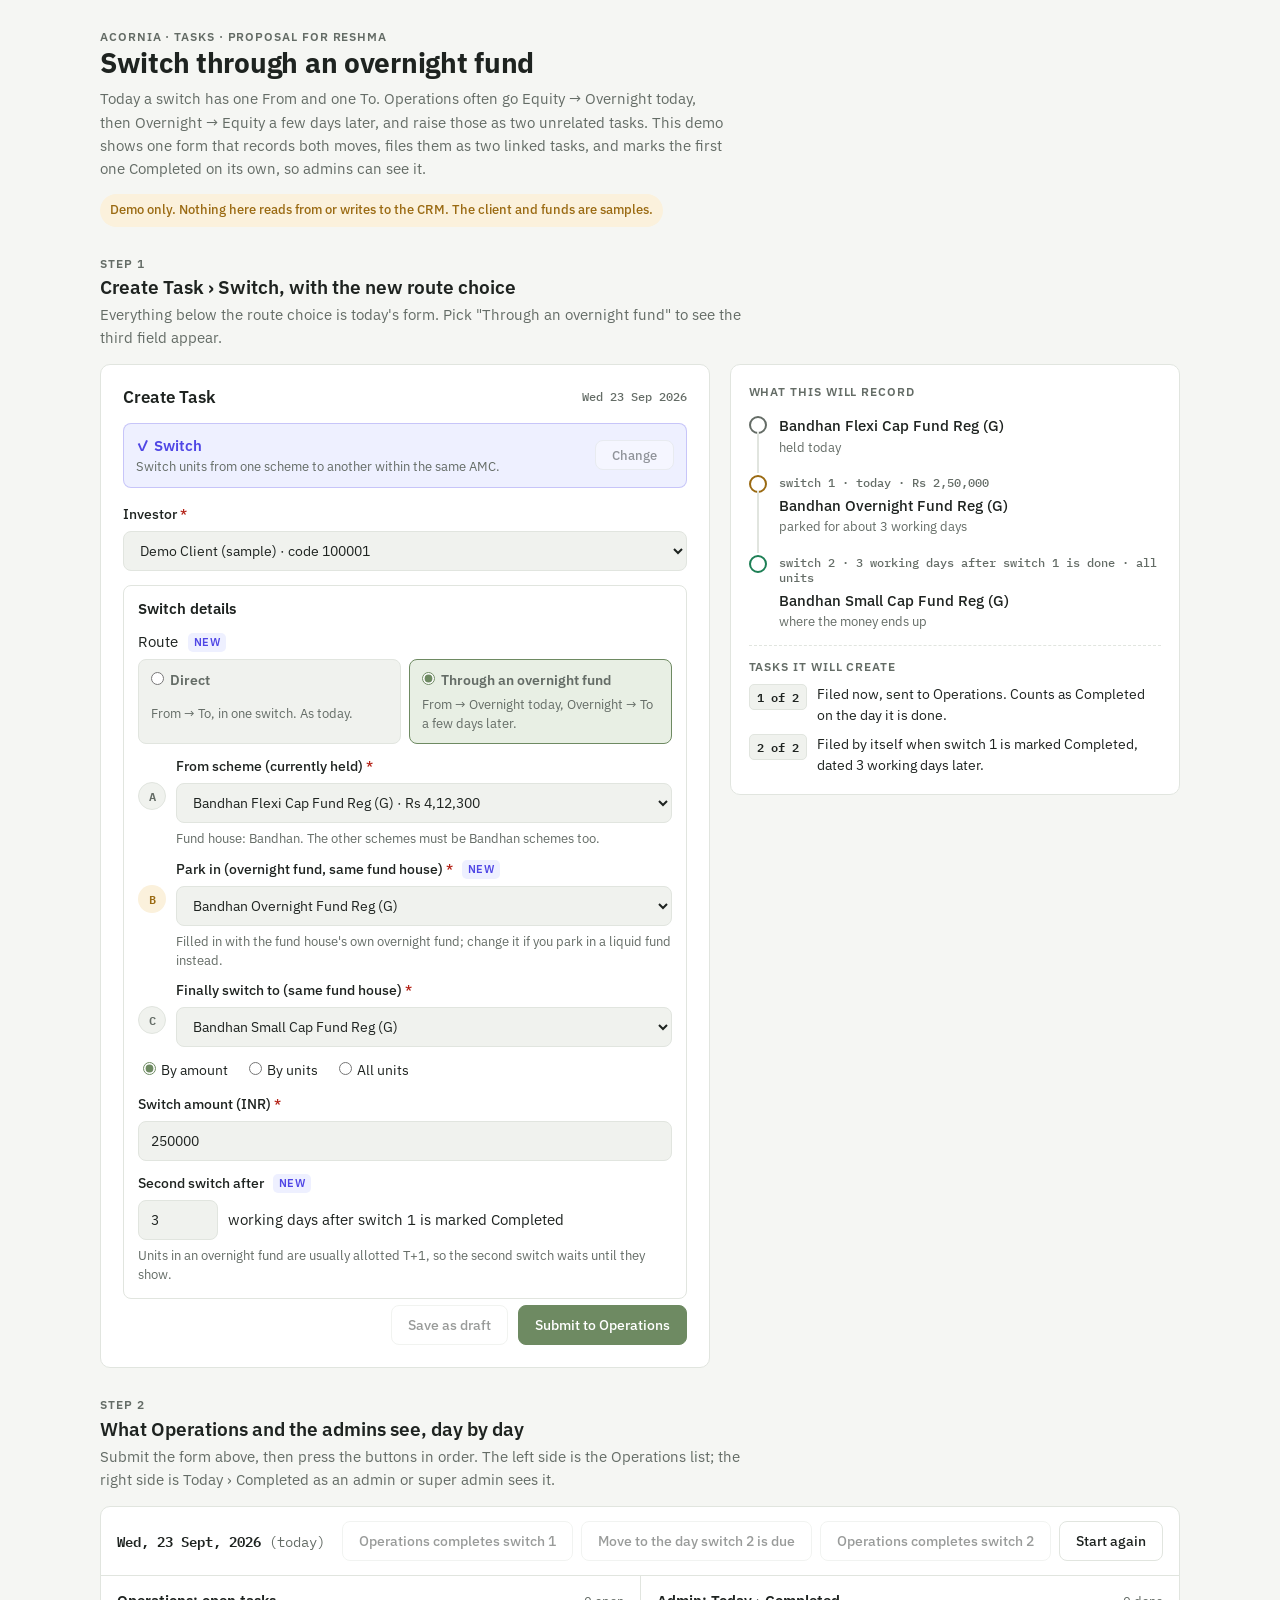
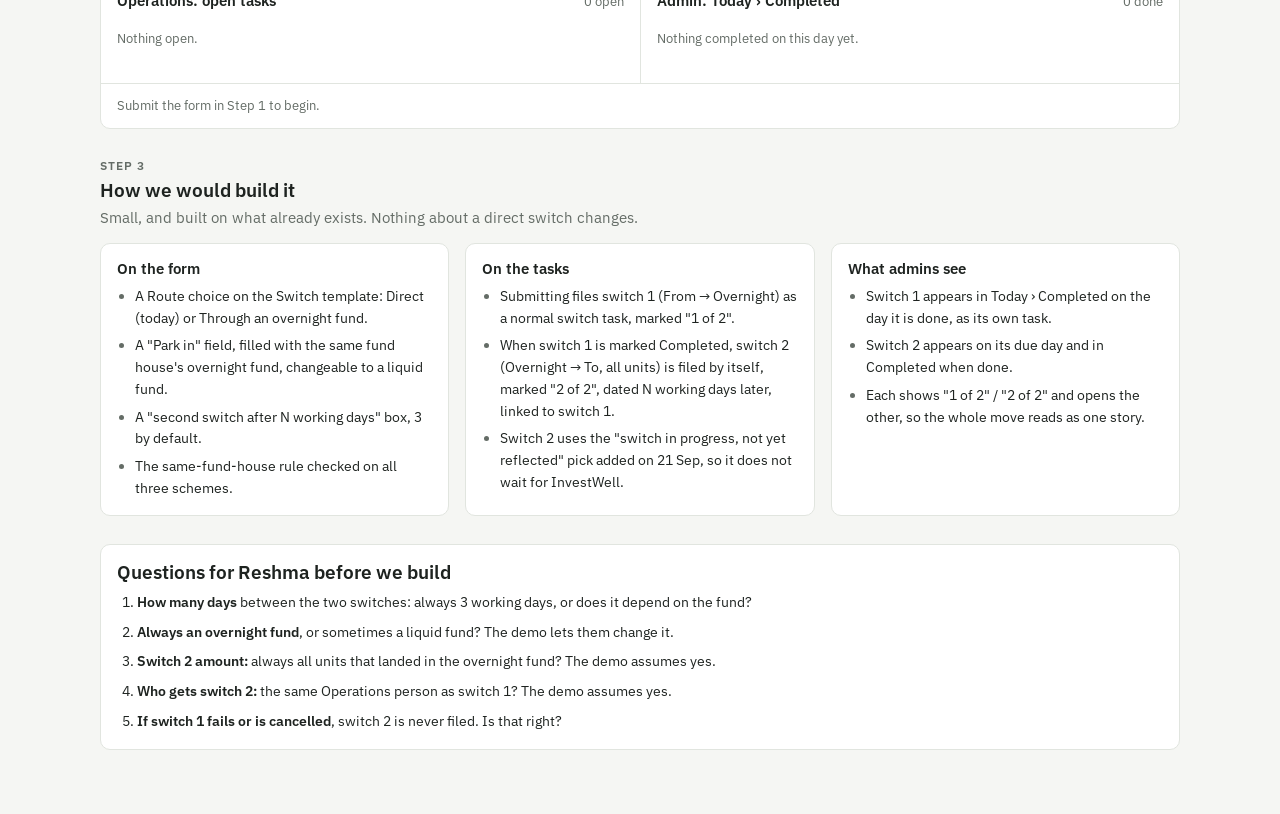
==== switch-via-overnight/index.html @ 15f1ca8d "Add the switch through an overnight fund preview" ====
<!doctype html>
<html lang="en">
<head>
<meta charset="utf-8">
<meta name="viewport" content="width=device-width, initial-scale=1, viewport-fit=cover">
<meta name="robots" content="noindex, nofollow">
<style>html,body{margin:0}[hidden]{display:none!important}img{max-width:100%}</style>
<title>Switch via Overnight Fund</title>
<link rel="preconnect" href="https://fonts.googleapis.com">
<link rel="preconnect" href="https://fonts.gstatic.com" crossorigin>
<link rel="stylesheet" href="https://fonts.googleapis.com/css2?family=IBM+Plex+Sans:wght@400;500;600;700&family=IBM+Plex+Mono:wght@400;500&display=swap">
<style>
:root{
  --bg:#F5F6F3; --surface:#FFFFFF; --sunk:#F0F2EE; --ink:#1E2320; --muted:#646C66; --line:#E1E5DF;
  --primary:#6E8A62; --primary-ink:#FFFFFF; --primary-soft:#E8EFE4;
  --accent:#4F46E5; --accent-soft:#EEF0FF;
  --ok:#1D7F55; --ok-soft:#E3F3EB; --warn:#9A6A12; --warn-soft:#FBF1DC; --bad:#B42318; --bad-soft:#FDECEA;
  --radius:10px;
  --sans:"IBM Plex Sans",-apple-system,"Segoe UI",Roboto,Helvetica,Arial,sans-serif;
  --mono:"IBM Plex Mono",ui-monospace,SFMono-Regular,Menlo,Consolas,monospace;
}
@media (prefers-color-scheme: dark){
  :root:not([data-theme="light"]){
    --bg:#111412; --surface:#191D1A; --sunk:#141715; --ink:#E6EAE5; --muted:#9BA49D; --line:#2A302C;
    --primary:#8EAA80; --primary-ink:#0F130F; --primary-soft:#1F2A1C;
    --accent:#8F89F2; --accent-soft:#23224A;
    --ok:#5CC592; --ok-soft:#14291F; --warn:#E0B25A; --warn-soft:#2B2413; --bad:#F2877D; --bad-soft:#2E1714;
    color-scheme:dark;
  }
}
:root[data-theme="dark"]{
  --bg:#111412; --surface:#191D1A; --sunk:#141715; --ink:#E6EAE5; --muted:#9BA49D; --line:#2A302C;
  --primary:#8EAA80; --primary-ink:#0F130F; --primary-soft:#1F2A1C;
  --accent:#8F89F2; --accent-soft:#23224A;
  --ok:#5CC592; --ok-soft:#14291F; --warn:#E0B25A; --warn-soft:#2B2413; --bad:#F2877D; --bad-soft:#2E1714;
  color-scheme:dark;
}
*{box-sizing:border-box}
body{background:var(--bg);color:var(--ink);font:15px/1.55 var(--sans);padding-inline:16px;padding-block:28px 64px}
.wrap{max-width:1080px;margin:0 auto;display:grid;gap:28px}
h1,h2,h3{text-wrap:balance;margin:0;line-height:1.2}
h1{font-size:28px;font-weight:700;letter-spacing:-.01em}
h2{font-size:19px;font-weight:600}
h3{font-size:15px;font-weight:600}
p{margin:0}
.lede{color:var(--muted);max-width:70ch;margin-top:8px}
.demo-flag{display:inline-flex;align-items:center;gap:8px;margin-top:14px;padding:6px 10px;border-radius:999px;background:var(--warn-soft);color:var(--warn);font-size:13px;font-weight:500}
.eyebrow{font-size:11.5px;font-weight:600;letter-spacing:.08em;text-transform:uppercase;color:var(--muted)}
.section-head{display:grid;gap:4px;margin-bottom:14px}
.section-head p{color:var(--muted);max-width:72ch}
.panel{background:var(--surface);border:1px solid var(--line);border-radius:var(--radius)}
.grid-2{display:grid;grid-template-columns:minmax(0,1.15fr) minmax(0,.85fr);gap:20px;align-items:start}
@media (max-width:860px){.grid-2{grid-template-columns:1fr}}

/* the form replica */
.dialog{padding:22px}
.dialog-title{display:flex;justify-content:space-between;align-items:center;margin-bottom:16px}
.dialog-title h3{font-size:17px}
.tpl{background:var(--accent-soft);border:1px solid color-mix(in srgb,var(--accent) 25%,transparent);border-radius:8px;padding:10px 12px;display:flex;justify-content:space-between;gap:12px;align-items:center;margin-bottom:16px}
.tpl strong{color:var(--accent);font-weight:600}
.tpl small{display:block;color:var(--muted);font-size:12.5px}
.field{display:grid;gap:6px;margin-bottom:14px}
label.lbl{font-size:13.5px;font-weight:500}
label.lbl .req{color:var(--bad)}
.hint{font-size:12.5px;color:var(--muted)}
select,input[type=text],input[type=number]{width:100%;height:40px;border:1px solid var(--line);background:var(--sunk);color:var(--ink);border-radius:8px;padding:0 12px;font:inherit;font-size:14px}
select:focus-visible,input:focus-visible,button:focus-visible{outline:2px solid var(--accent);outline-offset:2px}
.box{border:1px solid var(--line);border-radius:8px;padding:14px;display:grid;gap:12px;background:var(--surface)}
.route{display:grid;grid-template-columns:1fr 1fr;gap:8px}
@media (max-width:520px){.route{grid-template-columns:1fr}}
.route label{display:grid;gap:3px;padding:10px 12px;border:1px solid var(--line);border-radius:8px;cursor:pointer;background:var(--sunk)}
.route label:has(input:checked){border-color:var(--primary);background:var(--primary-soft)}
.route input{margin:0 6px 0 0;accent-color:var(--primary)}
.route b{font-weight:600;font-size:14px}
.route span{font-size:12.5px;color:var(--muted)}
.new-tag{display:inline-block;margin-left:6px;padding:1px 6px;border-radius:5px;background:var(--accent-soft);color:var(--accent);font-size:11px;font-weight:600;letter-spacing:.03em;vertical-align:1px}
.legs{display:grid;gap:10px}
.leg-row{display:grid;grid-template-columns:28px 1fr;gap:10px;align-items:start}
.leg-dot{width:28px;height:28px;border-radius:50%;display:grid;place-items:center;font:600 12px var(--mono);background:var(--sunk);border:1px solid var(--line);color:var(--muted);margin-top:26px}
.leg-dot.via{background:var(--warn-soft);color:var(--warn);border-color:transparent}
.radios{display:flex;gap:16px;flex-wrap:wrap;font-size:14px}
.radios input{accent-color:var(--primary);margin-right:5px}
.err{color:var(--bad);font-size:12.5px}
.days{display:flex;gap:10px;align-items:center;flex-wrap:wrap}
.days input{width:80px;flex:0 0 auto}
.btn{height:40px;padding:0 16px;border-radius:8px;border:1px solid var(--line);background:var(--surface);color:var(--ink);font:500 14px var(--sans);cursor:pointer}
.btn.primary{background:var(--primary);border-color:var(--primary);color:var(--primary-ink)}
.btn:disabled{opacity:.45;cursor:not-allowed}
.actions{display:flex;justify-content:flex-end;gap:10px;margin-top:6px;flex-wrap:wrap}

/* the plan preview beside the form */
.plan{padding:18px;display:grid;gap:14px;position:sticky;top:calc(env(safe-area-inset-top,0px) + 12px)}
.flow{display:grid;gap:0}
.stop{display:grid;grid-template-columns:18px 1fr;gap:12px;position:relative;padding-bottom:16px}
.stop:last-child{padding-bottom:0}
.stop::before{content:"";position:absolute;left:8px;top:18px;bottom:0;width:2px;background:var(--line)}
.stop:last-child::before{display:none}
.stop i{width:18px;height:18px;border-radius:50%;background:var(--surface);border:2px solid var(--muted);margin-top:2px}
.stop.via i{border-color:var(--warn)}
.stop.to i{border-color:var(--ok)}
.stop .nm{font-weight:500}
.stop .sub{font-size:12.5px;color:var(--muted)}
.hop{font:500 12px var(--mono);color:var(--muted);margin:2px 0 4px}
.tasks-made{display:grid;gap:8px;border-top:1px dashed var(--line);padding-top:12px}
.made{display:flex;gap:10px;align-items:flex-start;font-size:13.5px}
.made .n{font:600 12px var(--mono);padding:2px 7px;border-radius:5px;background:var(--sunk);border:1px solid var(--line);white-space:nowrap}

/* the walk-through */
.clock{display:flex;flex-wrap:wrap;gap:10px;align-items:center;justify-content:space-between;padding:14px 16px;border-bottom:1px solid var(--line)}
.clock .day{font:600 14px var(--mono)}
.clock .day span{color:var(--muted);font-weight:400}
.steps-bar{display:flex;gap:8px;flex-wrap:wrap}
.walk{display:grid;grid-template-columns:minmax(0,1fr) minmax(0,1fr);gap:0}
@media (max-width:860px){.walk{grid-template-columns:1fr}}
.col{padding:16px;display:grid;gap:12px;align-content:start}
.col + .col{border-left:1px solid var(--line)}
@media (max-width:860px){.col + .col{border-left:0;border-top:1px solid var(--line)}}
.col-h{display:flex;justify-content:space-between;align-items:baseline;gap:8px}
.col-h small{color:var(--muted);font-size:12.5px}
.card{border:1px solid var(--line);border-radius:8px;padding:12px;display:grid;gap:6px;background:var(--surface)}
.card.faded{background:var(--sunk);border-style:dashed}
.card-top{display:flex;justify-content:space-between;gap:10px;align-items:center;flex-wrap:wrap}
.tn{font:600 12.5px var(--mono);color:var(--muted)}
.ttl{font-weight:600;font-size:14px}
.meta{font-size:12.5px;color:var(--muted)}
.pill{font-size:11.5px;font-weight:600;padding:2px 8px;border-radius:999px;white-space:nowrap}
.p-assigned{background:var(--accent-soft);color:var(--accent)}
.p-done{background:var(--ok-soft);color:var(--ok)}
.p-planned{background:var(--warn-soft);color:var(--warn)}
.p-leg{background:var(--sunk);color:var(--muted);border:1px solid var(--line)}
.empty{font-size:13px;color:var(--muted);padding:6px 0}
.link{color:var(--accent);font-size:12.5px}
.log{padding:12px 16px;border-top:1px solid var(--line);font-size:13px;color:var(--muted);min-height:44px}
.log b{color:var(--ink);font-weight:600}

/* how and questions */
.cols3{display:grid;grid-template-columns:repeat(3,minmax(0,1fr));gap:16px}
@media (max-width:860px){.cols3{grid-template-columns:1fr}}
.note{padding:16px;display:grid;gap:8px;align-content:start}
.note ul{margin:0;padding-left:18px;display:grid;gap:6px;font-size:14px}
.note li::marker{color:var(--muted)}
.qs{padding:16px}
.qs ol{margin:8px 0 0;padding-left:20px;display:grid;gap:8px;font-size:14px}
.qs li b{font-weight:600}
.today-stamp{font:500 12px var(--mono);color:var(--muted)}
@media (prefers-reduced-motion: no-preference){
  .card{transition:background .25s,border-color .25s}
  .flash{animation:flash 1.2s ease}
  @keyframes flash{from{box-shadow:0 0 0 3px color-mix(in srgb,var(--primary) 45%,transparent)}to{box-shadow:0 0 0 0 transparent}}
}
</style>
</head>
<body>

<div class="wrap">

  <header>
    <div class="eyebrow">Acornia &middot; Tasks &middot; proposal for Reshma</div>
    <h1>Switch through an overnight fund</h1>
    <p class="lede">Today a switch has one From and one To. Operations often go Equity &rarr; Overnight today, then Overnight &rarr; Equity a few days later, and raise those as two unrelated tasks. This demo shows one form that records both moves, files them as two linked tasks, and marks the first one Completed on its own, so admins can see it.</p>
    <span class="demo-flag">Demo only. Nothing here reads from or writes to the CRM. The client and funds are samples.</span>
  </header>

  <!-- 1. the form -->
  <section>
    <div class="section-head">
      <div class="eyebrow">Step 1</div>
      <h2>Create Task &rsaquo; Switch, with the new route choice</h2>
      <p>Everything below the route choice is today's form. Pick "Through an overnight fund" to see the third field appear.</p>
    </div>
    <div class="grid-2">
      <form class="panel dialog" id="form" novalidate>
        <div class="dialog-title"><h3>Create Task</h3><span class="today-stamp">Wed 23 Sep 2026</span></div>
        <div class="tpl"><div><strong>&#10003; Switch</strong><small>Switch units from one scheme to another within the same AMC.</small></div><button type="button" class="btn" style="height:30px;font-size:13px" disabled>Change</button></div>

        <div class="field">
          <label class="lbl" for="investor">Investor <span class="req">*</span></label>
          <select id="investor"><option>Demo Client (sample) &middot; code 100001</option></select>
        </div>

        <div class="box">
          <h3>Switch details</h3>

          <div class="field" style="margin:0">
            <span class="lbl">Route <span class="new-tag">NEW</span></span>
            <div class="route" role="radiogroup" aria-label="Route">
              <label><span><input type="radio" name="route" id="route-direct" value="direct"><b>Direct</b></span><span>From &rarr; To, in one switch. As today.</span></label>
              <label><span><input type="radio" name="route" id="route-via" value="via" checked><b>Through an overnight fund</b></span><span>From &rarr; Overnight today, Overnight &rarr; To a few days later.</span></label>
            </div>
          </div>

          <div class="legs">
            <div class="leg-row">
              <div class="leg-dot">A</div>
              <div class="field" style="margin:0">
                <label class="lbl" for="from">From scheme (currently held) <span class="req">*</span></label>
                <select id="from"></select>
                <span class="hint" id="from-hint"></span>
              </div>
            </div>

            <div class="leg-row" id="via-row">
              <div class="leg-dot via">B</div>
              <div class="field" style="margin:0">
                <label class="lbl" for="via">Park in (overnight fund, same fund house) <span class="req">*</span> <span class="new-tag">NEW</span></label>
                <select id="via"></select>
                <span class="hint">Filled in with the fund house's own overnight fund; change it if you park in a liquid fund instead.</span>
              </div>
            </div>

            <div class="leg-row">
              <div class="leg-dot" id="to-dot">B</div>
              <div class="field" style="margin:0">
                <label class="lbl" for="to" id="to-label">Finally switch to (same fund house) <span class="req">*</span></label>
                <select id="to"></select>
                <span class="err" id="to-err" hidden></span>
              </div>
            </div>
          </div>

          <div class="radios" role="radiogroup" aria-label="Switch by">
            <label><input type="radio" name="by" id="by-amount" value="amount" checked>By amount</label>
            <label><input type="radio" name="by" id="by-units" value="units">By units</label>
            <label><input type="radio" name="by" id="by-all" value="all">All units</label>
          </div>
          <div class="field" style="margin:0" id="amount-field">
            <label class="lbl" for="amount">Switch amount (INR) <span class="req">*</span></label>
            <input type="number" id="amount" value="250000" min="1" step="1">
          </div>

          <div class="field" style="margin:0" id="gap-field">
            <label class="lbl" for="gap">Second switch after <span class="new-tag">NEW</span></label>
            <div class="days"><input type="number" id="gap" value="3" min="1" max="10"> <span>working days after switch 1 is marked Completed</span></div>
            <span class="hint">Units in an overnight fund are usually allotted T+1, so the second switch waits until they show.</span>
          </div>
        </div>

        <div class="actions">
          <button type="button" class="btn" disabled>Save as draft</button>
          <button type="submit" class="btn primary" id="submit">Submit to Operations</button>
        </div>
      </form>

      <aside class="panel plan" aria-live="polite">
        <div class="eyebrow">What this will record</div>
        <div class="flow" id="flow"></div>
        <div class="tasks-made" id="made"></div>
      </aside>
    </div>
  </section>

  <!-- 2. walk-through -->
  <section>
    <div class="section-head">
      <div class="eyebrow">Step 2</div>
      <h2>What Operations and the admins see, day by day</h2>
      <p>Submit the form above, then press the buttons in order. The left side is the Operations list; the right side is Today &rsaquo; Completed as an admin or super admin sees it.</p>
    </div>
    <div class="panel">
      <div class="clock">
        <div class="day" id="day"></div>
        <div class="steps-bar">
          <button class="btn" id="do-leg1" type="button" disabled>Operations completes switch 1</button>
          <button class="btn" id="do-advance" type="button" disabled>Move to the day switch 2 is due</button>
          <button class="btn" id="do-leg2" type="button" disabled>Operations completes switch 2</button>
          <button class="btn" id="do-reset" type="button">Start again</button>
        </div>
      </div>
      <div class="walk">
        <div class="col">
          <div class="col-h"><h3>Operations: open tasks</h3><small id="open-count"></small></div>
          <div id="open-list"></div>
          <div class="col-h" id="later-h" hidden><h3>Filed, due later</h3><small id="later-count"></small></div>
          <div id="later-list"></div>
        </div>
        <div class="col">
          <div class="col-h"><h3>Admin: Today &rsaquo; Completed</h3><small id="done-count"></small></div>
          <div id="done-list"></div>
        </div>
      </div>
      <div class="log" id="log">Submit the form in Step 1 to begin.</div>
    </div>
  </section>

  <!-- 3. how -->
  <section>
    <div class="section-head">
      <div class="eyebrow">Step 3</div>
      <h2>How we would build it</h2>
      <p>Small, and built on what already exists. Nothing about a direct switch changes.</p>
    </div>
    <div class="cols3">
      <div class="panel note">
        <h3>On the form</h3>
        <ul>
          <li>A Route choice on the Switch template: Direct (today) or Through an overnight fund.</li>
          <li>A "Park in" field, filled with the same fund house's overnight fund, changeable to a liquid fund.</li>
          <li>A "second switch after N working days" box, 3 by default.</li>
          <li>The same-fund-house rule checked on all three schemes.</li>
        </ul>
      </div>
      <div class="panel note">
        <h3>On the tasks</h3>
        <ul>
          <li>Submitting files switch 1 (From &rarr; Overnight) as a normal switch task, marked "1 of 2".</li>
          <li>When switch 1 is marked Completed, switch 2 (Overnight &rarr; To, all units) is filed by itself, marked "2 of 2", dated N working days later, linked to switch 1.</li>
          <li>Switch 2 uses the "switch in progress, not yet reflected" pick added on 21 Sep, so it does not wait for InvestWell.</li>
        </ul>
      </div>
      <div class="panel note">
        <h3>What admins see</h3>
        <ul>
          <li>Switch 1 appears in Today &rsaquo; Completed on the day it is done, as its own task.</li>
          <li>Switch 2 appears on its due day and in Completed when done.</li>
          <li>Each shows "1 of 2" / "2 of 2" and opens the other, so the whole move reads as one story.</li>
        </ul>
      </div>
    </div>
  </section>

  <section class="panel qs">
    <h2>Questions for Reshma before we build</h2>
    <ol>
      <li><b>How many days</b> between the two switches: always 3 working days, or does it depend on the fund?</li>
      <li><b>Always an overnight fund</b>, or sometimes a liquid fund? The demo lets them change it.</li>
      <li><b>Switch 2 amount:</b> always all units that landed in the overnight fund? The demo assumes yes.</li>
      <li><b>Who gets switch 2:</b> the same Operations person as switch 1? The demo assumes yes.</li>
      <li><b>If switch 1 fails or is cancelled</b>, switch 2 is never filed. Is that right?</li>
    </ol>
  </section>

</div>

<script>
(function () {
  "use strict";
  // Sample client and funds. A switch stays inside one fund house, so the
  // picker lists are keyed by it.
  var HOLDINGS = [
    { id: "bfc", amc: "Bandhan", name: "Bandhan Flexi Cap Fund Reg (G)", value: 412300 },
    { id: "hho", amc: "HDFC", name: "HDFC Housing Opportunities Fund Reg (G)", value: 268950 },
    { id: "mfe", amc: "Mirae Asset", name: "Mirae Asset ESG Sector Leaders Fund Reg (G)", value: 151800 }
  ];
  var OVERNIGHT = {
    "Bandhan": ["Bandhan Overnight Fund Reg (G)", "Bandhan Liquid Fund Reg (G)"],
    "HDFC": ["HDFC Overnight Fund Reg (G)", "HDFC Liquid Fund Reg (G)"],
    "Mirae Asset": ["Mirae Asset Overnight Fund Reg (G)", "Mirae Asset Liquid Fund Reg (G)"]
  };
  var TARGETS = {
    "Bandhan": ["Bandhan Small Cap Fund Reg (G)", "Bandhan Core Equity Fund Reg (G)", "Bandhan Sterling Value Fund Reg (G)"],
    "HDFC": ["HDFC Flexi Cap Fund Reg (G)", "HDFC Mid-Cap Opportunities Fund Reg (G)", "HDFC Balanced Advantage Fund Reg (G)"],
    "Mirae Asset": ["Mirae Asset Large & Midcap Fund Reg (G)", "Mirae Asset Midcap Fund Reg (G)"],
    "Other fund house (for the check)": ["ICICI Prudential Bluechip Fund Reg (G)"]
  };
  var START = new Date(2026, 8, 23); // Wed 23 Sep 2026, the demo's today

  var $ = function (id) { return document.getElementById(id); };
  var fmtINR = function (n) { return "Rs " + Number(n).toLocaleString("en-IN"); };
  var fmtDay = function (d) {
    return d.toLocaleDateString("en-IN", { weekday: "short", day: "2-digit", month: "short", year: "numeric" });
  };
  var addWorkingDays = function (d, n) {
    var x = new Date(d.getTime());
    while (n > 0) { x.setDate(x.getDate() + 1); var w = x.getDay(); if (w !== 0 && w !== 6) n -= 1; }
    return x;
  };
  var sameDay = function (a, b) { return a.toDateString() === b.toDateString(); };

  // ---- the form ----
  function holding() { return HOLDINGS.filter(function (h) { return h.id === $("from").value; })[0]; }
  function route() { return document.querySelector('input[name="route"]:checked').value; }
  function by() { return document.querySelector('input[name="by"]:checked').value; }

  function fillFrom() {
    $("from").innerHTML = HOLDINGS.map(function (h) {
      return '<option value="' + h.id + '">' + h.name + " &middot; " + fmtINR(h.value) + "</option>";
    }).join("");
  }
  function fillViaAndTo() {
    var h = holding();
    $("via").innerHTML = OVERNIGHT[h.amc].map(function (s) { return "<option>" + s + "</option>"; }).join("");
    var groups = Object.keys(TARGETS).map(function (amc) {
      return '<optgroup label="' + amc + '">' + TARGETS[amc].map(function (s) {
        return '<option data-amc="' + amc + '"' + (amc === h.amc && s === TARGETS[amc][0] ? " selected" : "") + ">" + s + "</option>";
      }).join("") + "</optgroup>";
    });
    $("to").innerHTML = groups.join("");
    $("from-hint").textContent = "Fund house: " + h.amc + ". The other schemes must be " + h.amc + " schemes too.";
  }
  function toAmc() { var o = $("to").selectedOptions[0]; return o ? o.getAttribute("data-amc") : ""; }

  function validate() {
    var h = holding(), ok = true;
    if (toAmc() !== h.amc) {
      $("to-err").textContent = "A switch stays within one fund house. Pick a " + h.amc + " scheme, or raise a redemption and a purchase instead.";
      $("to-err").hidden = false; ok = false;
    } else { $("to-err").hidden = true; }
    if (by() !== "all" && !(Number($("amount").value) > 0)) ok = false;
    $("submit").disabled = !ok || state.submitted;
    return ok;
  }

  function renderPlan() {
    var via = route() === "via";
    $("via-row").hidden = !via;
    $("gap-field").hidden = !via;
    $("to-dot").textContent = via ? "C" : "B";
    $("to-label").firstChild.textContent = via ? "Finally switch to (same fund house) " : "To scheme (same fund house) ";
    $("amount-field").hidden = by() === "all";
    $("amount").previousElementSibling.firstChild.textContent = by() === "units" ? "Units to switch " : "Switch amount (INR) ";

    var h = holding(), gap = Math.max(1, Number($("gap").value) || 3), what = by() === "all" ? "all units" : by() === "units" ? $("amount").value + " units" : fmtINR($("amount").value);
    var stops = [
      '<div class="stop"><i></i><div><div class="nm">' + h.name + '</div><div class="sub">held today</div></div></div>'
    ];
    if (via) {
      stops.push('<div class="stop via"><i></i><div><div class="hop">switch 1 &middot; today &middot; ' + what + '</div><div class="nm">' + $("via").value + '</div><div class="sub">parked for about ' + gap + ' working days</div></div></div>');
      stops.push('<div class="stop to"><i></i><div><div class="hop">switch 2 &middot; ' + gap + ' working days after switch 1 is done &middot; all units</div><div class="nm">' + $("to").value + '</div><div class="sub">where the money ends up</div></div></div>');
    } else {
      stops.push('<div class="stop to"><i></i><div><div class="hop">one switch &middot; today &middot; ' + what + '</div><div class="nm">' + $("to").value + '</div></div></div>');
    }
    $("flow").innerHTML = stops.join("");
    $("made").innerHTML = via
      ? '<div class="eyebrow">Tasks it will create</div>' +
        '<div class="made"><span class="n">1 of 2</span><span>Filed now, sent to Operations. Counts as Completed on the day it is done.</span></div>' +
        '<div class="made"><span class="n">2 of 2</span><span>Filed by itself when switch 1 is marked Completed, dated ' + gap + ' working days later.</span></div>'
      : '<div class="eyebrow">Tasks it will create</div><div class="made"><span class="n">1 task</span><span>A single switch, exactly as today.</span></div>';
    validate();
  }

  // ---- the walk-through ----
  var state;
  function reset() {
    state = { submitted: false, today: new Date(START.getTime()), tasks: [], plan: null };
    $("do-leg1").disabled = true; $("do-advance").disabled = true; $("do-leg2").disabled = true;
    $("log").innerHTML = "Submit the form in Step 1 to begin.";
    renderBoard(); validate();
  }

  function card(t, highlight) {
    var pill = t.status === "done" ? '<span class="pill p-done">Completed</span>'
      : t.status === "planned" ? '<span class="pill p-planned">Planned</span>'
      : '<span class="pill p-assigned">Assigned</span>';
    var leg = t.leg ? ' <span class="pill p-leg">' + t.leg + ' of 2</span>' : "";
    var other = t.pairWith ? '<span class="link">Opens #' + t.pairWith + (t.leg === 1 ? " (switch 2)" : " (switch 1)") + "</span>" : "";
    var when = t.status === "done" ? "Completed " + fmtDay(t.doneOn)
      : t.status === "planned" ? "Filed when switch 1 is completed"
      : "Due " + fmtDay(t.due);
    return '<div class="card' + (t.status === "planned" ? " faded" : "") + (highlight ? " flash" : "") + '">' +
      '<div class="card-top"><span class="tn">' + (t.number ? "#" + t.number : "not filed yet") + '</span><span>' + pill + leg + "</span></div>" +
      '<div class="ttl">' + t.title + "</div>" +
      '<div class="meta">' + t.detail + "</div>" +
      '<div class="meta">' + when + " &middot; Demo Client (sample)</div>" + other + "</div>";
  }

  function renderBoard(fresh) {
    $("day").innerHTML = fmtDay(state.today) + (sameDay(state.today, START) ? " <span>(today)</span>" : "");
    var open = state.tasks.filter(function (t) { return t.status !== "done" && (t.status === "planned" || t.due <= state.today || sameDay(t.due, state.today)); });
    var later = state.tasks.filter(function (t) { return t.status === "open" && t.due > state.today && !sameDay(t.due, state.today); });
    $("later-h").hidden = later.length === 0;
    $("later-list").innerHTML = later.map(function (t) { return card(t, fresh === t.id); }).join("");
    $("later-count").textContent = later.length ? later.length + " filed" : "";
    var done = state.tasks.filter(function (t) { return t.status === "done" && sameDay(t.doneOn, state.today); });
    $("open-list").innerHTML = open.length ? open.map(function (t) { return card(t, fresh === t.id); }).join("") : '<p class="empty">Nothing open.</p>';
    $("done-list").innerHTML = done.length ? done.map(function (t) { return card(t, fresh === t.id); }).join("") : '<p class="empty">Nothing completed on this day yet.</p>';
    $("open-count").textContent = open.filter(function (t) { return t.status !== "planned"; }).length + " open";
    $("done-count").textContent = done.length + " done";
  }

  $("form").addEventListener("submit", function (e) {
    e.preventDefault();
    if (!validate()) return;
    var h = holding(), via = route() === "via", gap = Math.max(1, Number($("gap").value) || 3);
    var what = by() === "all" ? "all units" : by() === "units" ? $("amount").value + " units" : fmtINR($("amount").value);
    state.submitted = true; $("submit").disabled = true;
    if (via) {
      state.plan = { gap: gap, via: $("via").value, to: $("to").value };
      state.tasks.push({ id: "a", number: 18901, leg: 1, pairWith: null, status: "open", due: new Date(START.getTime()),
        title: "Switch: " + h.name.replace(" Reg (G)", "") + " → " + $("via").value.replace(" Reg (G)", ""),
        detail: "Switch 1 of 2 &middot; " + what + " &middot; Urgent &middot; Operations" });
      state.tasks.push({ id: "b", number: null, leg: 2, pairWith: 18901, status: "planned",
        title: "Switch: " + $("via").value.replace(" Reg (G)", "") + " → " + $("to").value.replace(" Reg (G)", ""),
        detail: "Switch 2 of 2 &middot; all units &middot; " + gap + " working days after switch 1" });
      $("do-leg1").disabled = false;
      $("log").innerHTML = "<b>Submitted.</b> Switch 1 is with Operations as task #18901. Switch 2 is planned and not filed yet.";
      renderBoard("a");
    } else {
      state.tasks.push({ id: "a", number: 18901, leg: null, status: "open", due: new Date(START.getTime()),
        title: "Switch: " + h.name.replace(" Reg (G)", "") + " → " + $("to").value.replace(" Reg (G)", ""),
        detail: what + " &middot; Urgent &middot; Operations" });
      $("do-leg1").disabled = false; $("do-leg1").textContent = "Operations completes the switch";
      $("log").innerHTML = "<b>Submitted.</b> A single switch, #18901, exactly as today.";
      renderBoard("a");
    }
    document.querySelector(".walk").scrollIntoView({ behavior: matchMedia("(prefers-reduced-motion: reduce)").matches ? "auto" : "smooth", block: "center" });
  });

  $("do-leg1").addEventListener("click", function () {
    var a = state.tasks[0]; a.status = "done"; a.doneOn = new Date(state.today.getTime());
    $("do-leg1").disabled = true;
    if (!state.plan) {
      $("log").innerHTML = "<b>Done.</b> The switch shows in Today &rsaquo; Completed for admins.";
      renderBoard("a"); return;
    }
    var b = state.tasks[1];
    b.status = "open"; b.number = 18902; b.due = addWorkingDays(state.today, state.plan.gap);
    a.pairWith = 18902;
    b.detail = "Switch 2 of 2 &middot; all units that landed in the overnight fund &middot; From shows “switch in progress (#18901), not yet reflected”";
    $("do-advance").disabled = false;
    $("log").innerHTML = "<b>Switch 1 completed.</b> It now counts in Today &rsaquo; Completed for the admins. Switch 2 was filed by itself as #18902, due " + fmtDay(b.due) + ".";
    renderBoard("b");
  });

  $("do-advance").addEventListener("click", function () {
    state.today = new Date(state.tasks[1].due.getTime());
    $("do-advance").disabled = true; $("do-leg2").disabled = false;
    $("log").innerHTML = "<b>" + fmtDay(state.today) + ".</b> Switch 2 is due today and sits in the Operations list. Switch 1 has left Completed because it was done on an earlier day.";
    renderBoard("b");
  });

  $("do-leg2").addEventListener("click", function () {
    var b = state.tasks[1]; b.status = "done"; b.doneOn = new Date(state.today.getTime());
    $("do-leg2").disabled = true;
    $("log").innerHTML = "<b>Switch 2 completed.</b> The money is in " + state.plan.to + ". Both tasks are Completed, each on its own day, each opening the other.";
    renderBoard("b");
  });

  $("do-reset").addEventListener("click", function () {
    $("do-leg1").textContent = "Operations completes switch 1";
    reset(); renderPlan();
    $("form").scrollIntoView({ behavior: matchMedia("(prefers-reduced-motion: reduce)").matches ? "auto" : "smooth", block: "start" });
  });

  ["from"].forEach(function (id) { $(id).addEventListener("change", function () { fillViaAndTo(); renderPlan(); }); });
  ["via", "to", "amount", "gap"].forEach(function (id) { $(id).addEventListener("input", renderPlan); $(id).addEventListener("change", renderPlan); });
  document.querySelectorAll('input[name="route"], input[name="by"]').forEach(function (r) { r.addEventListener("change", renderPlan); });

  fillFrom(); fillViaAndTo(); reset(); renderPlan();
})();
</script>

</body>
</html>
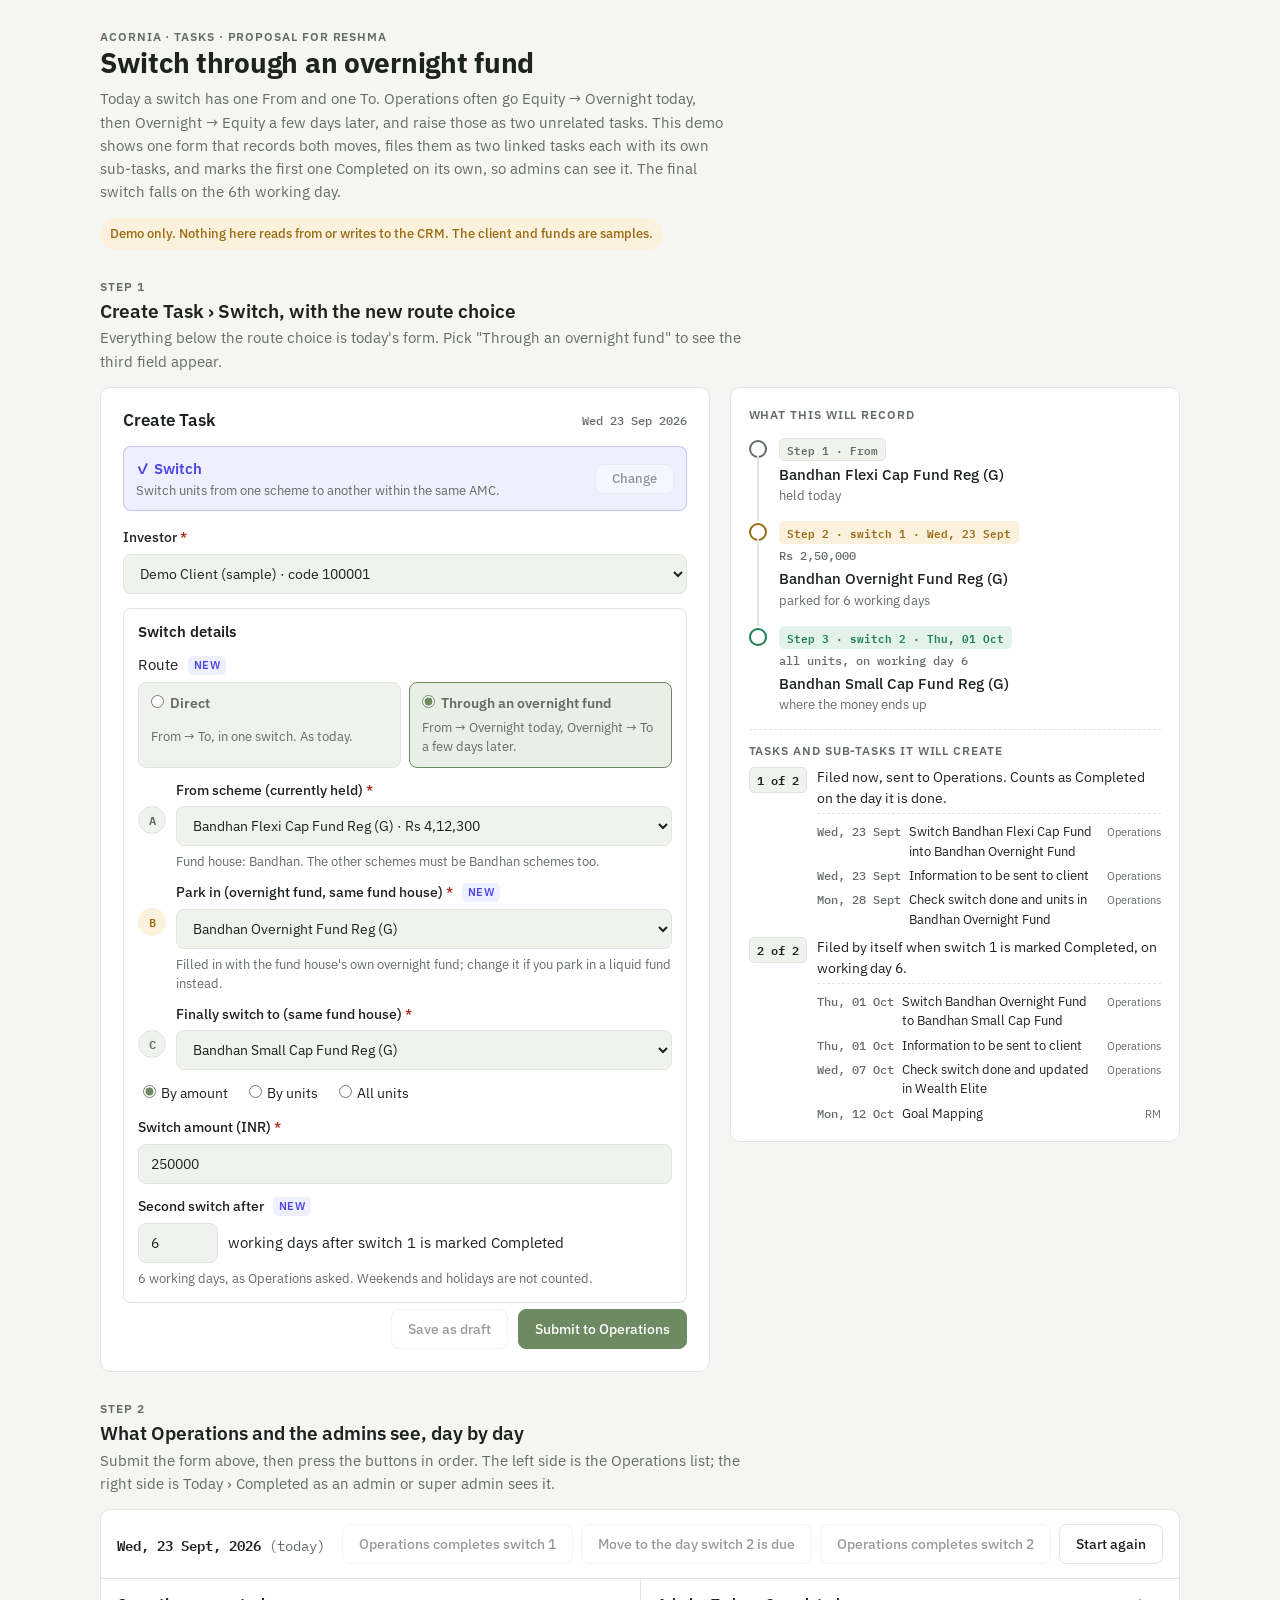
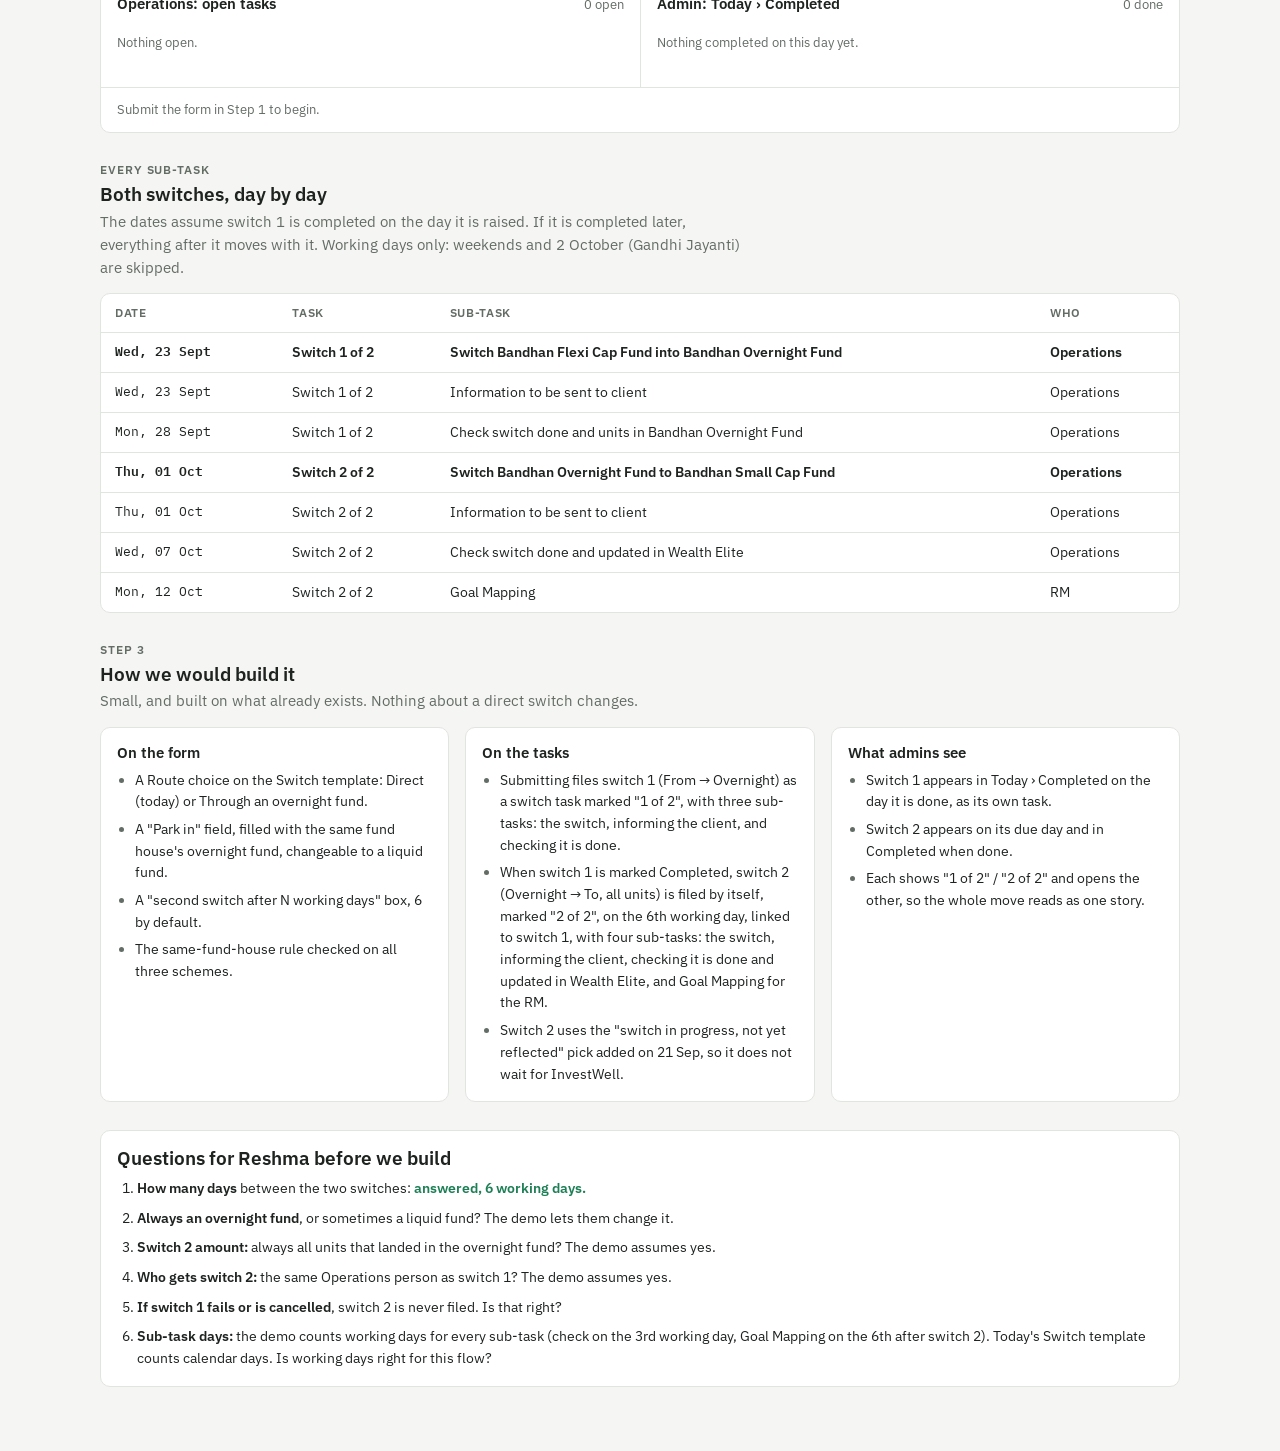
==== commit 22d1caa1: "Switch preview: the second switch on the 6th working day, with each switch's sub-tasks" ====
--- a/switch-via-overnight/index.html
+++ b/switch-via-overnight/index.html
@@ -143,6 +143,22 @@
 .qs ol{margin:8px 0 0;padding-left:20px;display:grid;gap:8px;font-size:14px}
 .qs li b{font-weight:600}
 .today-stamp{font:500 12px var(--mono);color:var(--muted)}
+.subs{list-style:none;margin:4px 0 0;padding:8px 0 0;border-top:1px dashed var(--line);display:grid;gap:5px}
+.subs li{display:grid;grid-template-columns:auto 1fr auto;gap:8px;align-items:baseline;font-size:12.5px}
+.subs .d{font:500 11.5px var(--mono);color:var(--muted);white-space:nowrap}
+.subs .who{font-size:11px;color:var(--muted);white-space:nowrap}
+.subs li.done .t{text-decoration:line-through;color:var(--muted)}
+.stop .tag{display:inline-block;margin-bottom:2px;padding:1px 7px;border-radius:5px;font:600 11px var(--mono);background:var(--sunk);border:1px solid var(--line);color:var(--muted)}
+.stop.via .tag{background:var(--warn-soft);color:var(--warn);border-color:transparent}
+.stop.to .tag{background:var(--ok-soft);color:var(--ok);border-color:transparent}
+.tbl-wrap{overflow-x:auto}
+table.days-tbl{width:100%;border-collapse:collapse;font-size:13.5px;min-width:560px}
+.days-tbl th{text-align:left;font-size:11.5px;letter-spacing:.06em;text-transform:uppercase;color:var(--muted);font-weight:600;padding:10px 14px;border-bottom:1px solid var(--line)}
+.days-tbl td{padding:9px 14px;border-bottom:1px solid var(--line);vertical-align:top}
+.days-tbl tr:last-child td{border-bottom:0}
+.days-tbl .mono{font-family:var(--mono);font-size:12.5px;white-space:nowrap}
+.days-tbl tr.sw td{font-weight:600}
+.answered{color:var(--ok);font-weight:600}
 @media (prefers-reduced-motion: no-preference){
   .card{transition:background .25s,border-color .25s}
   .flash{animation:flash 1.2s ease}
@@ -157,7 +173,7 @@
   <header>
     <div class="eyebrow">Acornia &middot; Tasks &middot; proposal for Reshma</div>
     <h1>Switch through an overnight fund</h1>
-    <p class="lede">Today a switch has one From and one To. Operations often go Equity &rarr; Overnight today, then Overnight &rarr; Equity a few days later, and raise those as two unrelated tasks. This demo shows one form that records both moves, files them as two linked tasks, and marks the first one Completed on its own, so admins can see it.</p>
+    <p class="lede">Today a switch has one From and one To. Operations often go Equity &rarr; Overnight today, then Overnight &rarr; Equity a few days later, and raise those as two unrelated tasks. This demo shows one form that records both moves, files them as two linked tasks each with its own sub-tasks, and marks the first one Completed on its own, so admins can see it. The final switch falls on the 6th working day.</p>
     <span class="demo-flag">Demo only. Nothing here reads from or writes to the CRM. The client and funds are samples.</span>
   </header>
 
@@ -230,8 +246,8 @@
 
           <div class="field" style="margin:0" id="gap-field">
             <label class="lbl" for="gap">Second switch after <span class="new-tag">NEW</span></label>
-            <div class="days"><input type="number" id="gap" value="3" min="1" max="10"> <span>working days after switch 1 is marked Completed</span></div>
-            <span class="hint">Units in an overnight fund are usually allotted T+1, so the second switch waits until they show.</span>
+            <div class="days"><input type="number" id="gap" value="6" min="1" max="15"> <span>working days after switch 1 is marked Completed</span></div>
+            <span class="hint">6 working days, as Operations asked. Weekends and holidays are not counted.</span>
           </div>
         </div>
 
@@ -282,6 +298,15 @@
     </div>
   </section>
 
+  <section>
+    <div class="section-head">
+      <div class="eyebrow">Every sub-task</div>
+      <h2>Both switches, day by day</h2>
+      <p>The dates assume switch 1 is completed on the day it is raised. If it is completed later, everything after it moves with it. Working days only: weekends and 2 October (Gandhi Jayanti) are skipped.</p>
+    </div>
+    <div class="panel tbl-wrap"><table class="days-tbl" id="days-tbl"></table></div>
+  </section>
+
   <!-- 3. how -->
   <section>
     <div class="section-head">
@@ -295,15 +320,15 @@
         <ul>
           <li>A Route choice on the Switch template: Direct (today) or Through an overnight fund.</li>
           <li>A "Park in" field, filled with the same fund house's overnight fund, changeable to a liquid fund.</li>
-          <li>A "second switch after N working days" box, 3 by default.</li>
+          <li>A "second switch after N working days" box, 6 by default.</li>
           <li>The same-fund-house rule checked on all three schemes.</li>
         </ul>
       </div>
       <div class="panel note">
         <h3>On the tasks</h3>
         <ul>
-          <li>Submitting files switch 1 (From &rarr; Overnight) as a normal switch task, marked "1 of 2".</li>
-          <li>When switch 1 is marked Completed, switch 2 (Overnight &rarr; To, all units) is filed by itself, marked "2 of 2", dated N working days later, linked to switch 1.</li>
+          <li>Submitting files switch 1 (From &rarr; Overnight) as a switch task marked "1 of 2", with three sub-tasks: the switch, informing the client, and checking it is done.</li>
+          <li>When switch 1 is marked Completed, switch 2 (Overnight &rarr; To, all units) is filed by itself, marked "2 of 2", on the 6th working day, linked to switch 1, with four sub-tasks: the switch, informing the client, checking it is done and updated in Wealth Elite, and Goal Mapping for the RM.</li>
           <li>Switch 2 uses the "switch in progress, not yet reflected" pick added on 21 Sep, so it does not wait for InvestWell.</li>
         </ul>
       </div>
@@ -321,11 +346,12 @@
   <section class="panel qs">
     <h2>Questions for Reshma before we build</h2>
     <ol>
-      <li><b>How many days</b> between the two switches: always 3 working days, or does it depend on the fund?</li>
+      <li><b>How many days</b> between the two switches: <span class="answered">answered, 6 working days.</span></li>
       <li><b>Always an overnight fund</b>, or sometimes a liquid fund? The demo lets them change it.</li>
       <li><b>Switch 2 amount:</b> always all units that landed in the overnight fund? The demo assumes yes.</li>
       <li><b>Who gets switch 2:</b> the same Operations person as switch 1? The demo assumes yes.</li>
       <li><b>If switch 1 fails or is cancelled</b>, switch 2 is never filed. Is that right?</li>
+      <li><b>Sub-task days:</b> the demo counts working days for every sub-task (check on the 3rd working day, Goal Mapping on the 6th after switch 2). Today's Switch template counts calendar days. Is working days right for this flow?</li>
     </ol>
   </section>
 
@@ -359,11 +385,44 @@
   var fmtDay = function (d) {
     return d.toLocaleDateString("en-IN", { weekday: "short", day: "2-digit", month: "short", year: "numeric" });
   };
+  var HOLIDAYS = ["2026-10-02"]; // Gandhi Jayanti; the real build reads the CRM's holiday list
+  var ymd = function (d) { return d.getFullYear() + "-" + String(d.getMonth() + 1).padStart(2, "0") + "-" + String(d.getDate()).padStart(2, "0"); };
   var addWorkingDays = function (d, n) {
     var x = new Date(d.getTime());
-    while (n > 0) { x.setDate(x.getDate() + 1); var w = x.getDay(); if (w !== 0 && w !== 6) n -= 1; }
+    while (n > 0) {
+      x.setDate(x.getDate() + 1);
+      var w = x.getDay();
+      if (w !== 0 && w !== 6 && HOLIDAYS.indexOf(ymd(x)) === -1) n -= 1;
+    }
     return x;
   };
+  var short = function (d) { return d.toLocaleDateString("en-IN", { weekday: "short", day: "2-digit", month: "short" }); };
+  var bare = function (name) { return name.replace(" Reg (G)", ""); };
+
+  // The sub-tasks, from today's Switch template (Switch; Information to be
+  // sent to client; check switch done and updated in Wealth Elite; Goal
+  // Mapping), laid across the two switches. Switch 1 only parks the money, so
+  // Goal Mapping waits for switch 2.
+  function subtasksFor(leg, start, fromName, toName) {
+    if (leg === 1) {
+      return [
+        { t: "Switch " + bare(fromName) + " into " + bare(toName), d: start, who: "Operations" },
+        { t: "Information to be sent to client", d: start, who: "Operations" },
+        { t: "Check switch done and units in " + bare(toName), d: addWorkingDays(start, 3), who: "Operations" }
+      ];
+    }
+    return [
+      { t: "Switch " + bare(fromName) + " to " + bare(toName), d: start, who: "Operations" },
+      { t: "Information to be sent to client", d: start, who: "Operations" },
+      { t: "Check switch done and updated in Wealth Elite", d: addWorkingDays(start, 3), who: "Operations" },
+      { t: "Goal Mapping", d: addWorkingDays(start, 6), who: "RM" }
+    ];
+  }
+  function subsHtml(list, allDone) {
+    return '<ul class="subs">' + list.map(function (x) {
+      return '<li class="' + (allDone ? "done" : "") + '"><span class="d">' + short(x.d) + '</span><span class="t">' + x.t + '</span><span class="who">' + x.who + "</span></li>";
+    }).join("") + "</ul>";
+  }
   var sameDay = function (a, b) { return a.toDateString() === b.toDateString(); };
 
   // ---- the form ----
@@ -409,23 +468,41 @@
     $("amount-field").hidden = by() === "all";
     $("amount").previousElementSibling.firstChild.textContent = by() === "units" ? "Units to switch " : "Switch amount (INR) ";
 
-    var h = holding(), gap = Math.max(1, Number($("gap").value) || 3), what = by() === "all" ? "all units" : by() === "units" ? $("amount").value + " units" : fmtINR($("amount").value);
+    var h = holding(), gap = Math.max(1, Number($("gap").value) || 6), what = by() === "all" ? "all units" : by() === "units" ? $("amount").value + " units" : fmtINR($("amount").value);
     var stops = [
-      '<div class="stop"><i></i><div><div class="nm">' + h.name + '</div><div class="sub">held today</div></div></div>'
+      '<div class="stop"><i></i><div><span class="tag">Step 1 &middot; From</span><div class="nm">' + h.name + '</div><div class="sub">held today</div></div></div>'
     ];
     if (via) {
-      stops.push('<div class="stop via"><i></i><div><div class="hop">switch 1 &middot; today &middot; ' + what + '</div><div class="nm">' + $("via").value + '</div><div class="sub">parked for about ' + gap + ' working days</div></div></div>');
-      stops.push('<div class="stop to"><i></i><div><div class="hop">switch 2 &middot; ' + gap + ' working days after switch 1 is done &middot; all units</div><div class="nm">' + $("to").value + '</div><div class="sub">where the money ends up</div></div></div>');
+      stops.push('<div class="stop via"><i></i><div><span class="tag">Step 2 &middot; switch 1 &middot; ' + short(START) + '</span><div class="hop">' + what + '</div><div class="nm">' + $("via").value + '</div><div class="sub">parked for ' + gap + ' working days</div></div></div>');
+      stops.push('<div class="stop to"><i></i><div><span class="tag">Step 3 &middot; switch 2 &middot; ' + short(addWorkingDays(START, gap)) + '</span><div class="hop">all units, on working day ' + gap + '</div><div class="nm">' + $("to").value + '</div><div class="sub">where the money ends up</div></div></div>');
     } else {
       stops.push('<div class="stop to"><i></i><div><div class="hop">one switch &middot; today &middot; ' + what + '</div><div class="nm">' + $("to").value + '</div></div></div>');
     }
     $("flow").innerHTML = stops.join("");
     $("made").innerHTML = via
-      ? '<div class="eyebrow">Tasks it will create</div>' +
-        '<div class="made"><span class="n">1 of 2</span><span>Filed now, sent to Operations. Counts as Completed on the day it is done.</span></div>' +
-        '<div class="made"><span class="n">2 of 2</span><span>Filed by itself when switch 1 is marked Completed, dated ' + gap + ' working days later.</span></div>'
+      ? '<div class="eyebrow">Tasks and sub-tasks it will create</div>' +
+        '<div class="made"><span class="n">1 of 2</span><span>Filed now, sent to Operations. Counts as Completed on the day it is done.' + subsHtml(subtasksFor(1, START, h.name, $("via").value)) + '</span></div>' +
+        '<div class="made"><span class="n">2 of 2</span><span>Filed by itself when switch 1 is marked Completed, on working day ' + gap + '.' + subsHtml(subtasksFor(2, addWorkingDays(START, gap), $("via").value, $("to").value)) + '</span></div>'
       : '<div class="eyebrow">Tasks it will create</div><div class="made"><span class="n">1 task</span><span>A single switch, exactly as today.</span></div>';
+    renderDays();
     validate();
+  }
+
+  // Every sub-task across both switches, as one dated list.
+  function renderDays() {
+    var h = holding(), via = route() === "via", gap = Math.max(1, Number($("gap").value) || 6);
+    var head = "<thead><tr><th>Date</th><th>Task</th><th>Sub-task</th><th>Who</th></tr></thead>";
+    if (!via) {
+      $("days-tbl").innerHTML = head + "<tbody><tr><td colspan=\"4\">A direct switch keeps today's Switch sub-tasks exactly as they are.</td></tr></tbody>";
+      return;
+    }
+    var s1 = subtasksFor(1, START, h.name, $("via").value).map(function (x) { return [x, "Switch 1 of 2"]; });
+    var s2 = subtasksFor(2, addWorkingDays(START, gap), $("via").value, $("to").value).map(function (x) { return [x, "Switch 2 of 2"]; });
+    var rows = s1.concat(s2).map(function (r, i) {
+      var x = r[0], sw = /^Switch /.test(x.t);
+      return '<tr class="' + (sw ? "sw" : "") + '"><td class="mono">' + short(x.d) + "</td><td>" + r[1] + "</td><td>" + x.t + "</td><td>" + x.who + "</td></tr>";
+    });
+    $("days-tbl").innerHTML = head + "<tbody>" + rows.join("") + "</tbody>";
   }
 
   // ---- the walk-through ----
@@ -450,7 +527,8 @@
       '<div class="card-top"><span class="tn">' + (t.number ? "#" + t.number : "not filed yet") + '</span><span>' + pill + leg + "</span></div>" +
       '<div class="ttl">' + t.title + "</div>" +
       '<div class="meta">' + t.detail + "</div>" +
-      '<div class="meta">' + when + " &middot; Demo Client (sample)</div>" + other + "</div>";
+      '<div class="meta">' + when + " &middot; Demo Client (sample)</div>" +
+      (t.subs ? subsHtml(t.subs, t.status === "done") : "") + other + "</div>";
   }
 
   function renderBoard(fresh) {
@@ -470,14 +548,15 @@
   $("form").addEventListener("submit", function (e) {
     e.preventDefault();
     if (!validate()) return;
-    var h = holding(), via = route() === "via", gap = Math.max(1, Number($("gap").value) || 3);
+    var h = holding(), via = route() === "via", gap = Math.max(1, Number($("gap").value) || 6);
     var what = by() === "all" ? "all units" : by() === "units" ? $("amount").value + " units" : fmtINR($("amount").value);
     state.submitted = true; $("submit").disabled = true;
     if (via) {
-      state.plan = { gap: gap, via: $("via").value, to: $("to").value };
+      state.plan = { gap: gap, via: $("via").value, to: $("to").value, from: h.name };
       state.tasks.push({ id: "a", number: 18901, leg: 1, pairWith: null, status: "open", due: new Date(START.getTime()),
         title: "Switch: " + h.name.replace(" Reg (G)", "") + " → " + $("via").value.replace(" Reg (G)", ""),
-        detail: "Switch 1 of 2 &middot; " + what + " &middot; Urgent &middot; Operations" });
+        detail: "Switch 1 of 2 &middot; " + what + " &middot; Urgent &middot; Operations",
+        subs: subtasksFor(1, START, h.name, $("via").value) });
       state.tasks.push({ id: "b", number: null, leg: 2, pairWith: 18901, status: "planned",
         title: "Switch: " + $("via").value.replace(" Reg (G)", "") + " → " + $("to").value.replace(" Reg (G)", ""),
         detail: "Switch 2 of 2 &middot; all units &middot; " + gap + " working days after switch 1" });
@@ -504,10 +583,11 @@
     }
     var b = state.tasks[1];
     b.status = "open"; b.number = 18902; b.due = addWorkingDays(state.today, state.plan.gap);
+    b.subs = subtasksFor(2, b.due, state.plan.via, state.plan.to);
     a.pairWith = 18902;
     b.detail = "Switch 2 of 2 &middot; all units that landed in the overnight fund &middot; From shows “switch in progress (#18901), not yet reflected”";
     $("do-advance").disabled = false;
-    $("log").innerHTML = "<b>Switch 1 completed.</b> It now counts in Today &rsaquo; Completed for the admins. Switch 2 was filed by itself as #18902, due " + fmtDay(b.due) + ".";
+    $("log").innerHTML = "<b>Switch 1 completed.</b> It now counts in Today &rsaquo; Completed for the admins. Switch 2 was filed by itself as #18902 with its four sub-tasks, due " + fmtDay(b.due) + ", the " + state.plan.gap + "th working day.";
     renderBoard("b");
   });
 
